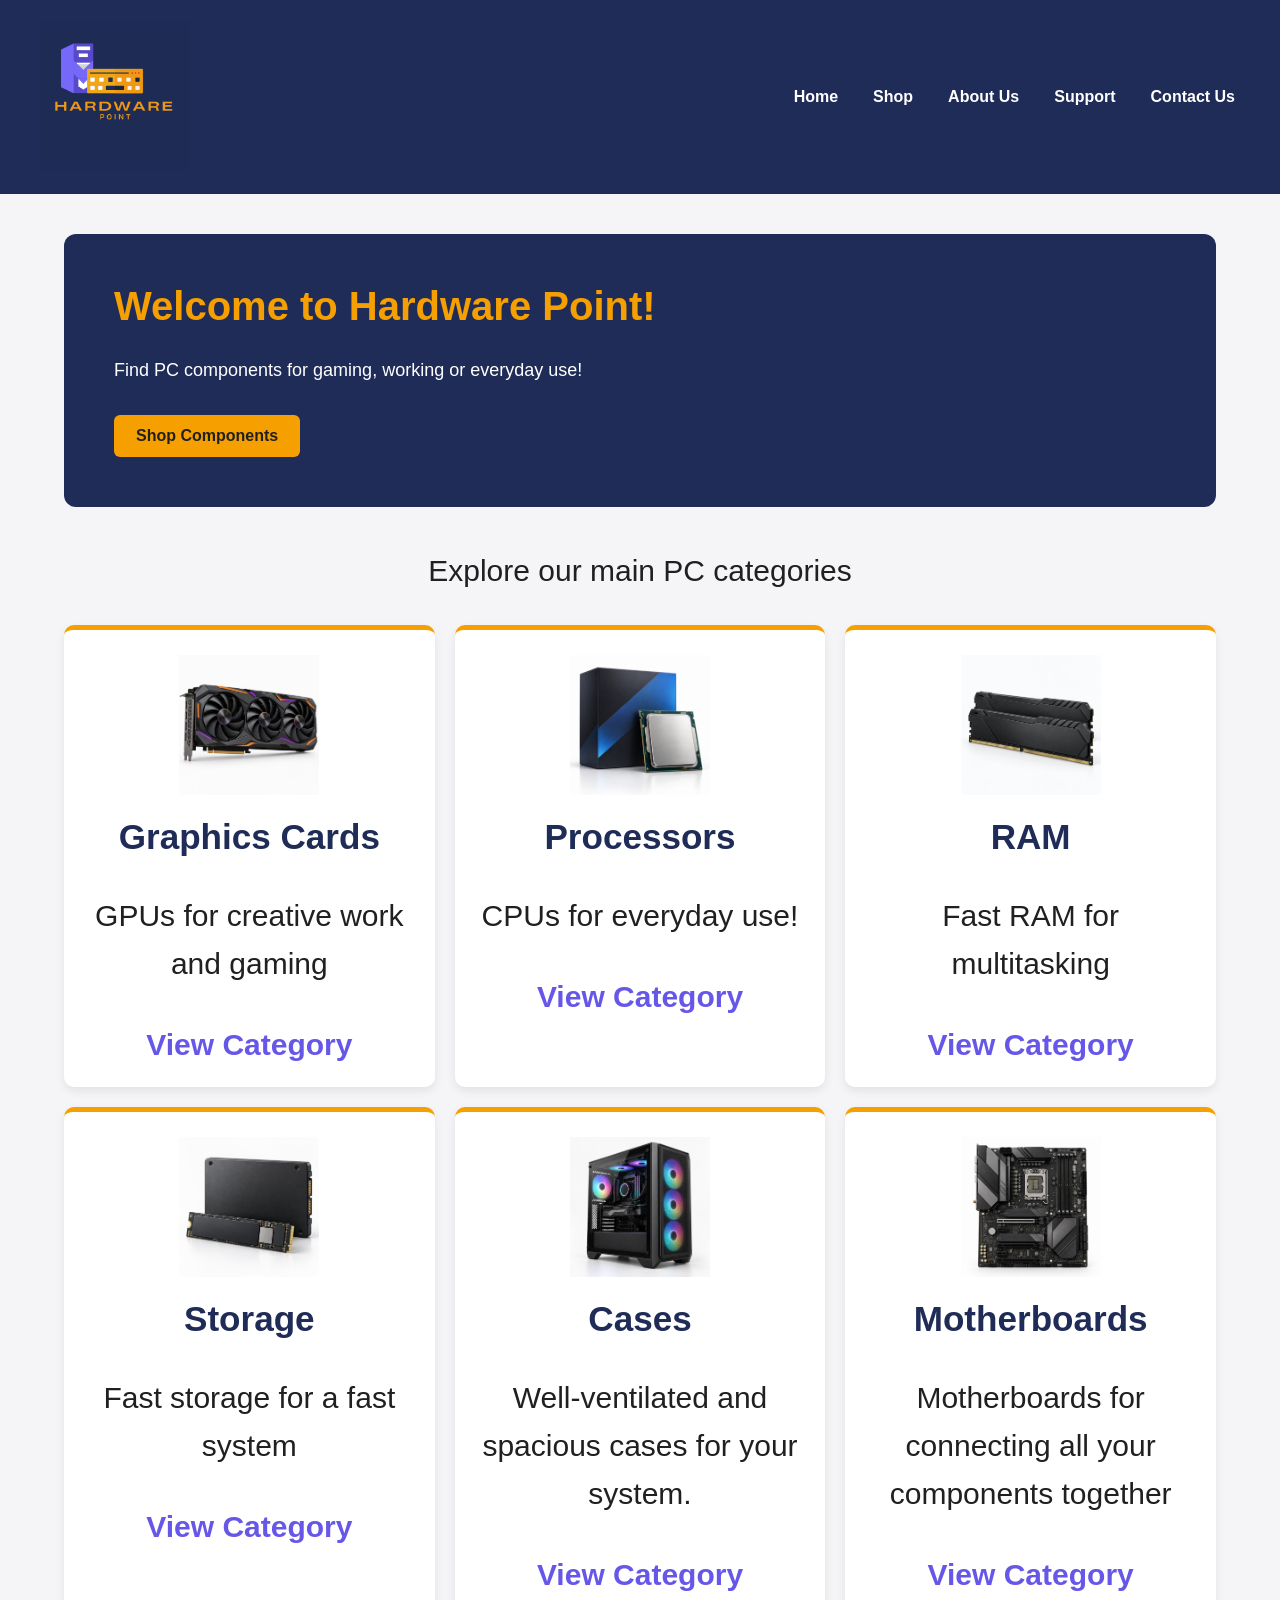
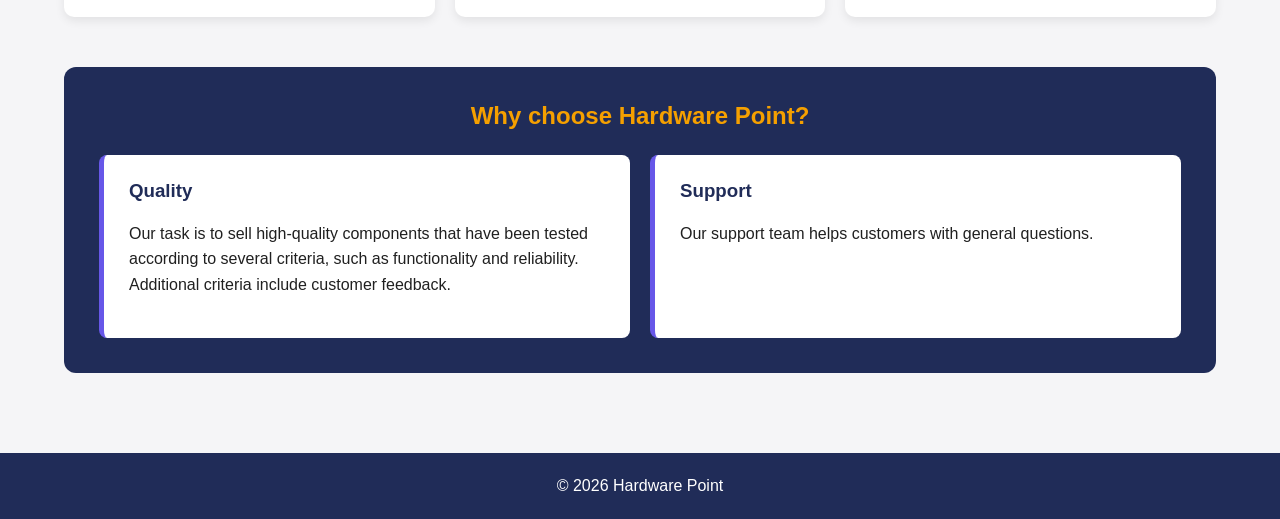
==== index.html @ 0e0945a9 "Add files via upload" ====
<!DOCTYPE html>
<html lang="en">

<head>
    <meta charset="UTF-8">
    <meta name="viewport" content="width=device-width, initial-scale=1.0">
    <title>Hardware Point</title>

<link rel="stylesheet" href="style.css">

</head>

<body>
    <header>
        <div class="logo">
            <a href="index.html">
            <img src="images/logo.png" alt="Hardware Point" width="150"> 
        </a>

</div>
    <nav>
        <a href="index.html">Home</a>
        <a href="components.html">Shop</a>
        <a href="about.html">About Us</a>
        <a href="support.html">Support</a>
        <a href="contact.html">Contact Us</a>
    </nav>
</header>
    <main>
     <div class="main-context">
        <h1>Welcome to Hardware Point!</h1>
        <p>Find PC components for gaming, working or everyday use!</p>
        <a href="components.html">Shop Components</a>
        
     </div>

     <section class="context-categories">
        <p>Explore our main PC categories</p>
     
        
    <div class="products">
        

        <div class="products-card">
            <img src="images/gpu.png" alt="Graphics Card">    
            <h3>Graphics Cards</h3>
            <p>GPUs for creative work and gaming</p>
            <a href="components.html"> View Category</a>
        </div>

        <div class="products-card">
            <img src="images/cpu.png" alt="Processors">
            <h3>Processors</h3>
            <p>CPUs for everyday use!</p>
            <a href="components.html"> View Category</a>

        </div>
        
        <div class="products-card">
            <img src="images/ram.png" alt="RAM">
            <h3>RAM</h3>
            <p>Fast RAM for multitasking</p>
            <a href="components.html"> View Category</a>
        </div>

        <div class="products-card">
            <img src="images/disk.png" alt="Storage">
            <h3>Storage</h3>
            <p>Fast storage for a fast system </p>
            <a href="components.html"> View Category</a>
        </div>

        <div class="products-card">
            <img src="images/case.png" alt="Cases">
            <h3>Cases</h3>
            <p>Well-ventilated and spacious cases for your system.</p>
            <a href="components.html"> View Category</a>
        </div>

        <div class="products-card">
            <img src="images/motherboard.png" alt="Motherboards">
            <h3>Motherboards</h3>
            <p>Motherboards for connecting all your components together</p>
            <a href="components.html"> View Category</a>
        </div>
    </div>
    </section>
     

     <div class="why-hardware-point">
     <h2>Why choose Hardware Point? </h2>
        <div class="why-grid">
            <div>
                <h3>Quality</h3>
                <p>Our task is to sell high-quality components that have been tested according to several criteria, such as functionality and reliability. Additional criteria include customer feedback.</p>
            </div>

            <div>
                <h3>Support</h3>
                <p>Our support team helps customers with general questions.</p>
            </div>
        
        </div>
        
    </div>
    
    </main>
<footer>
    <p>© 2026 Hardware Point</p>
</footer>
</body>
</html>
---- style.css ----
/*MAIN PAGE*/
* {
    box-sizing: border-box;
}
body {
    margin: 0;
    font-family: Arial, Helvetica, sans-serif;
    background-color: #f5f5f7;
    color: #202020;
    min-height: 100vh;
    display: flex;
    flex-direction: column;
}
  /*HEADER*/
  header {
    background-color: #202c58;
    padding: 20px 40px;
    display: flex;
    align-items: center;
    justify-content: space-between;
  }
  .logo img {
    width: 150px;
  }
      /*NAVIGATION*/
       nav {
        display: flex;
        gap: 25px;
  }
  nav a {
    color: white;
    text-decoration: none;
    font-weight: bold;
    padding: 8px 5px;
  }
  nav a:hover {
    color: #f5a000;
  }
/*MAIN*/
main {
    width: 90%;
    max-width: 1200px;
    margin: 40px auto;
    flex: 1;
}
h1,
h2,
h3 {
    color: #202c58;
}
p {
    line-height: 1.6;
}
  /*footer*/

footer {
    background-color: #202c58;
    color: white;
    padding: 20px 40px;
    margin-top: 40px;
    text-align: center;
}
footer p {
    margin: 0;
}
  /*MAIN PAGE*/

.main-context {
    background-color: #202c58;
    color: white;
    padding: 50px;
    border-radius: 12px;
    margin-bottom: 40px;
}
.main-context h1 {
    color: #f5a000;
    font-size: 40px;
    margin-top: 0;
}
.main-context p {
    font-size: 18px;
    margin-bottom: 30px;
}

.main-context a {
    display: inline-block;
    background-color: #f5a000;
    color: #202020;
    padding: 12px 22px;
    text-decoration: none;
    font-weight: bold;
    border-radius: 6px;
}
.main-context a:hover {
    background-color: #6757e8;
    color: white;
}
.context-categories {
    text-align: center;
    font-size: 30px;
    margin-bottom: 10px;
}
.products {
    display: grid;
    grid-template-columns: repeat(3,1fr);
    gap: 20px;
    margin-bottom: 50px;
}
.products-card {
    background-color: white;
    padding: 25px;
    border-radius: 10px;
    border-top: 5px solid #f5a000;
    box-shadow: 0 4px 10px rgba(0, 0, 0, 0.08);
}
.products-card img{
    width: 100%;
    height: 140px;
    object-fit: contain;
    margin-bottom: 15px;
}
.products-card h3 {
    margin-top: 0;
    color: #202c58;
}
.products-card a {
    display:inline-block;
    margin-top: 10px;
    color: #6757e8;
    text-decoration: none;
    font-weight: bold;
}
.products-card a:hover {
    color: #f5a000;
}
  /*why HP*/
.why-hardware-point {
    background-color: #202c58;
    padding: 35px;
    border-radius: 12px;
    color: white;
}
.why-hardware-point h2 {
    color: #f5a000;
    text-align: center;
    margin-top: 0;
    margin-bottom: 25px;
}
.why-grid {
    display: grid;
    grid-template-columns: repeat(2,1fr);
    gap: 20px
}
.why-grid div {
    background-color: white;
    color: #202020;
    padding: 25px;
    border-radius: 8px;
    border-left: 5px solid #6757e8;
}
.why-grid h3 {
    margin-top: 0;
    color: #202c58;
}
 /*COMPONENTS PAGE*/
 .component-page main {
    width: 90%;
    max-width: 1200px;
    margin:  40px auto;
 }
 .our-components {
    background-color: #202c58;
    color: white;
    padding: 35px;
    margin-bottom: 25px;
    border-radius: 10px;
 }
 .our-components h1 {
    color: #f5a000;
    margin-top: 0;
 }
 .component-link {
    text-decoration: none;
    color: inherit;
    display: block;
 }
 .component-box {
    background-color: white;
    padding: 25px;
    margin-bottom: 20px;
    border-left: 5px solid #f5a000;
    border-radius: 8px;
    box-shadow: 0 3px 8px rgba(0, 0, 0, 0.06);
    display: flex;
    align-items: center;
    gap: 25px;
 }
  .component-box:hover {
    transform: translateY(-3px);
    box-shadow: 0 6px 15px rgba(0, 0, 0, 0.12);
}
.component-box span {
    color: #6757e8;
    font-weight:bold;
}

 .component-box h2 {
    color: #202c58;
    margin-top: 0;
 }
 .component-info {
    flex: 1;
 }
 .product-price {
    color: #f5a000;
    font-size: 24px;
    font-weight: bold;
    margin: 12px 0 0;
 }

 .component-box img {
    width: 160px;
    height: 120px;
    object-fit: contain;
 }
  /*ABOUT PAGE*/
  .about-page main > div {
    background-color: white;
    padding: 30px;
    margin-bottom: 20px;
    border-radius: 10px;
    border-left: 5px solid #6757e8;
  }
  .about-page main > div:first-child {
    background-color: #202c58;
    color: white;
    border-left: 5px solid #f5a000;
  }
  .about-page main > div:first-child h1 {
    color: #f5a000;
    margin-top: 0;
  }
  .about-page h2 {
    color: #202c58;
    margin-top: 0;
  }
  .about-page ul {
    padding-left: 25px;
  }
  .about-page li {
    margin-bottom: 8px;
  }
   /*SUPPORT PAGE*/
   .supp-intro {
    background-color: #202c58;
    color: white;
    padding: 35px;
    border-radius: 10px;
    margin-bottom: 30px;
   }
   .supp-intro h1,
   .supp-intro h2 {
    color: #f5a000;
    margin-top: 0;
   }
   .FAQ {
    margin-top: 30px;
   }
   .FAQ h2 {
    margin-bottom: 20px;
   }
   .FAQ details {
    background-color: #202c58;
    color: white;
    margin-bottom: 10px;
    border-left: 5px solid #f5a000;
    border-radius: 6px;
    overflow: hidden;
   }
   .FAQ summary {
    padding: 20px;
    font-size: 17px;
    font-weight: bold;
    cursor: pointer;
    list-style: none;
   }
   .FAQ summary:hover {
    background-color: #6757e8;
   }
   .FAQ details p {
    background-color: white;
    color: #202020;
    margin: 0;
    padding: 20px;
    border-top: 2px solid #f5a000;
   }
   .FAQ details a {
    font-weight: bold;
    text-decoration: none;
   }
   .FAQ details a:hover {
    color: #f5a000;
   }
    /*CONTACT PAGE*/
    .contact-page main > div {
        background-color: white;
        padding: 30px;
        margin-bottom: 25px;
        border-radius: 10px;
        border-left: 5px solid #f5a000;
    }
    .contact-page h1,
    .contact-page h2 {
        margin-top: 0;
    }
    form {
        margin-top: 20px;
    }
    label {
        font-weight: bold;
        color: #202c58;
    }
    input,
    textarea {
        width: 100%;
        padding: 12px;
        margin-top: 6px;
        border: 1px solid #cccccc;
        border-radius: 6px;
        font-family: Arial, Helvetica, sans-serif;
        font-size: 16px;
    }
    textarea {
        min-height: 140px;
        resize: vertical;
    }
    input:focus,
    textarea:focus {
        outline: 2px solid #6757e8;
        border-color: #6757e8;
    }

    button {
        background-color: #f5a000;
        color: #202020;
        border: none;
        padding: 12px 22px;
        border-radius: 6px;
        font-size: 16px;
        font-weight: bold;
        cursor: pointer;
    }
    button:hover {
        background-color: #6757e8;
        color: white;
    }
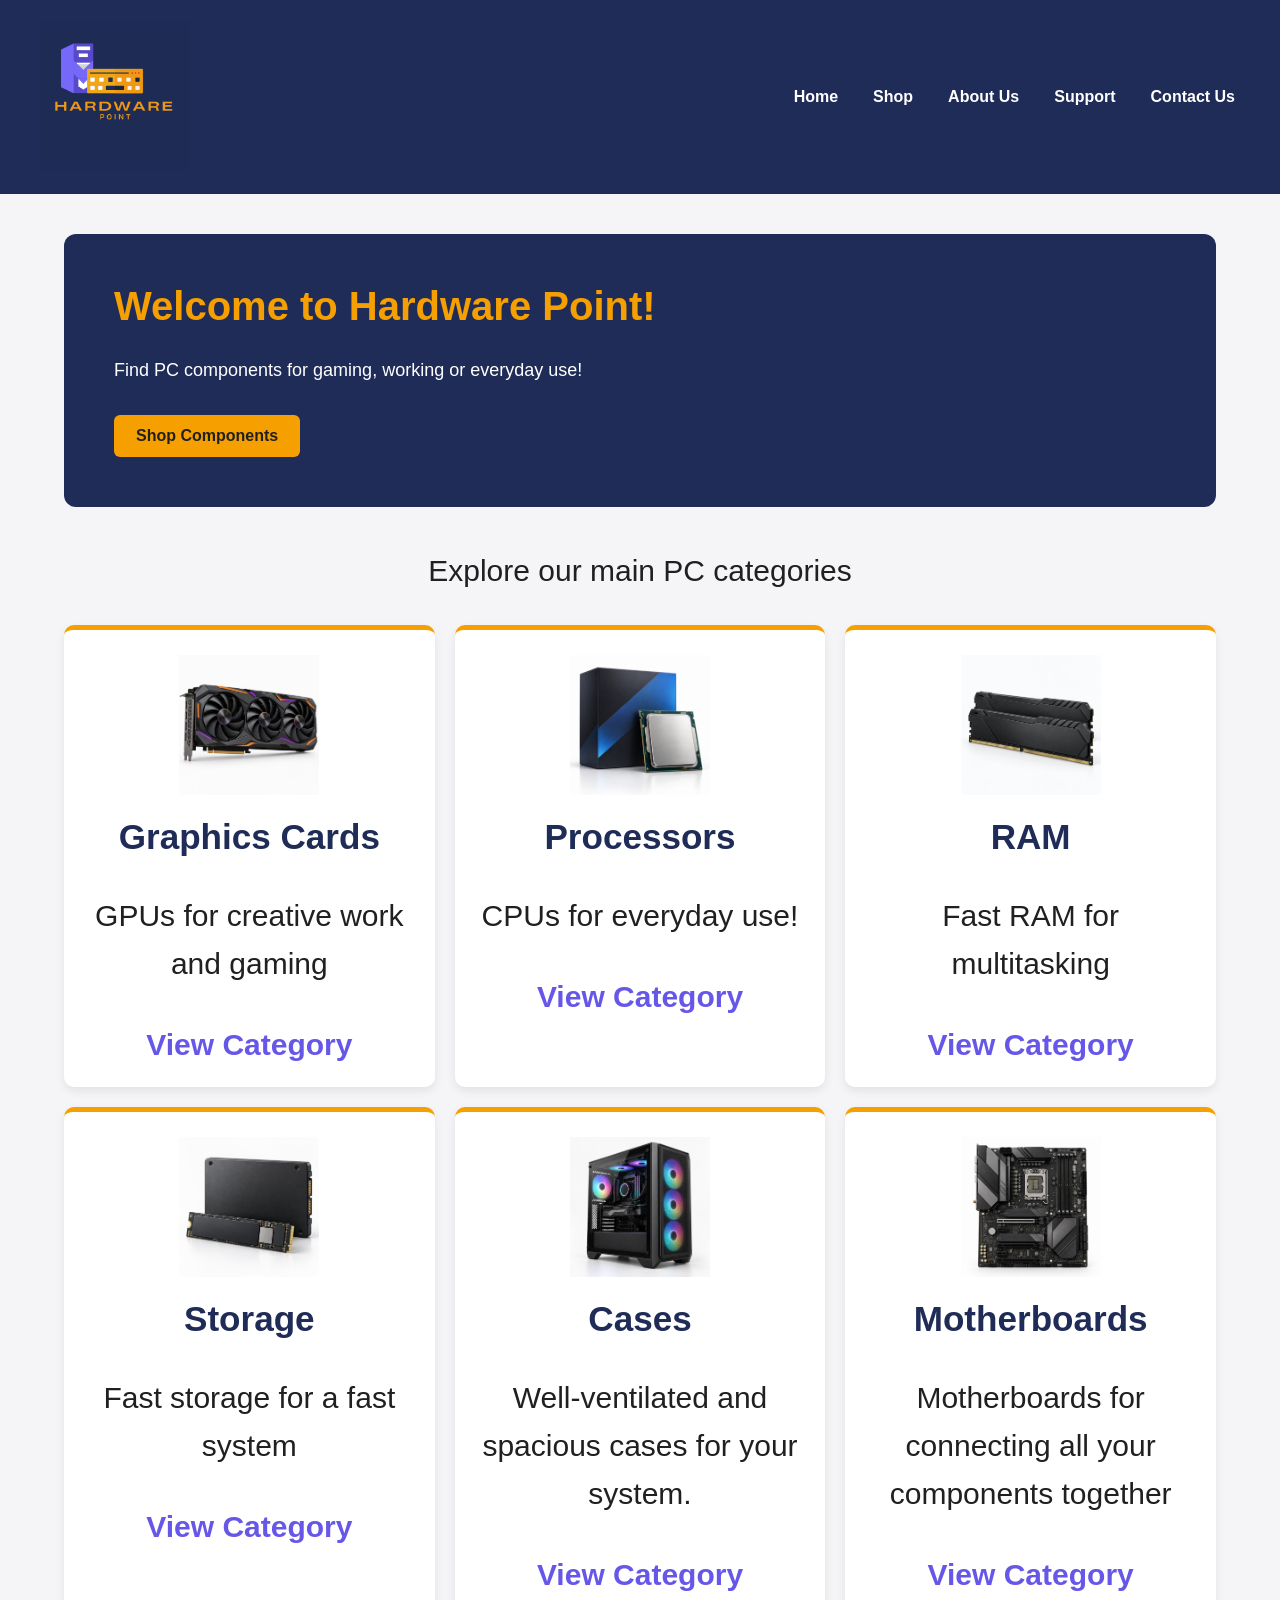
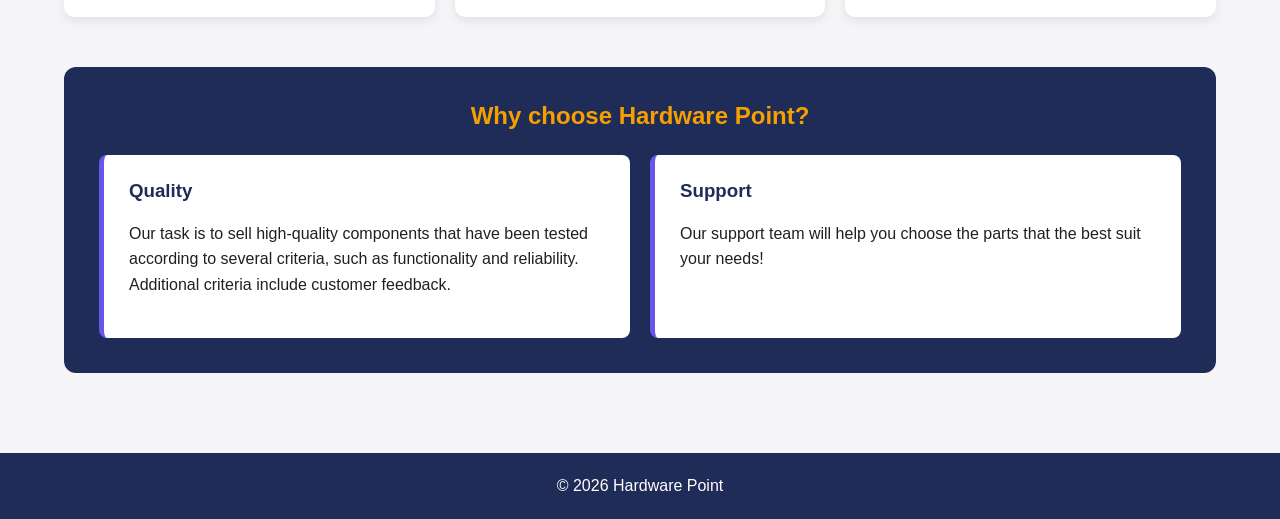
==== commit 108b8d50: "Update index.html" ====
--- a/index.html
+++ b/index.html
@@ -97,7 +97,7 @@
 
             <div>
                 <h3>Support</h3>
-                <p>Our support team helps customers with general questions.</p>
+                <p>Our support team will help you choose the parts that the best suit your needs!</p>
             </div>
         
         </div>
@@ -109,4 +109,4 @@
     <p>© 2026 Hardware Point</p>
 </footer>
 </body>
-</html>+</html>
--- a/style.css
+++ b/style.css
@@ -353,4 +353,64 @@
     button:hover {
         background-color: #6757e8;
         color: white;
-    }+    }
+/*MOBILEPAGE*/
+@media (max-width: 768px) {
+    body {
+        overflow-x: hidden;
+    }
+    header {
+        flex-direction: column;
+        padding: 20px;
+        gap: 20px;
+    }
+    .logo img {
+        width: 120px;
+    }
+    nav {
+        width: 100%;
+        display: flex;
+        flex-wrap: wrap;
+        justify-content: center;
+        gap: 15px;
+    }
+    nav a {
+        font-size: 14px;
+    }
+    main {
+        width: 100%;
+        padding: 20px;
+        box-sizing: border-box;
+    }
+    .main-content {
+        width: 100%;
+        box-sizing: boreder-box;
+    }
+    .main-context h1 {
+        font-size: 36px;
+    }
+    .context-categories {
+        text-align: center;
+    }
+    .products {
+        grid-template-columns: 1fr;
+        gap: 20px;
+    }
+    .rpoducts-card {
+        width: 100%;
+        box-sizing: border-box;
+    }
+    .products-card img {
+        height: 160px;
+    }
+    .component-box {
+        flex-direction: column;
+        align-items: flex-start;
+    }
+    .component-box img {
+        width: 100%;
+        max-width: 260px;
+        height: 180px;
+        object-fit: contain;
+    }
+}
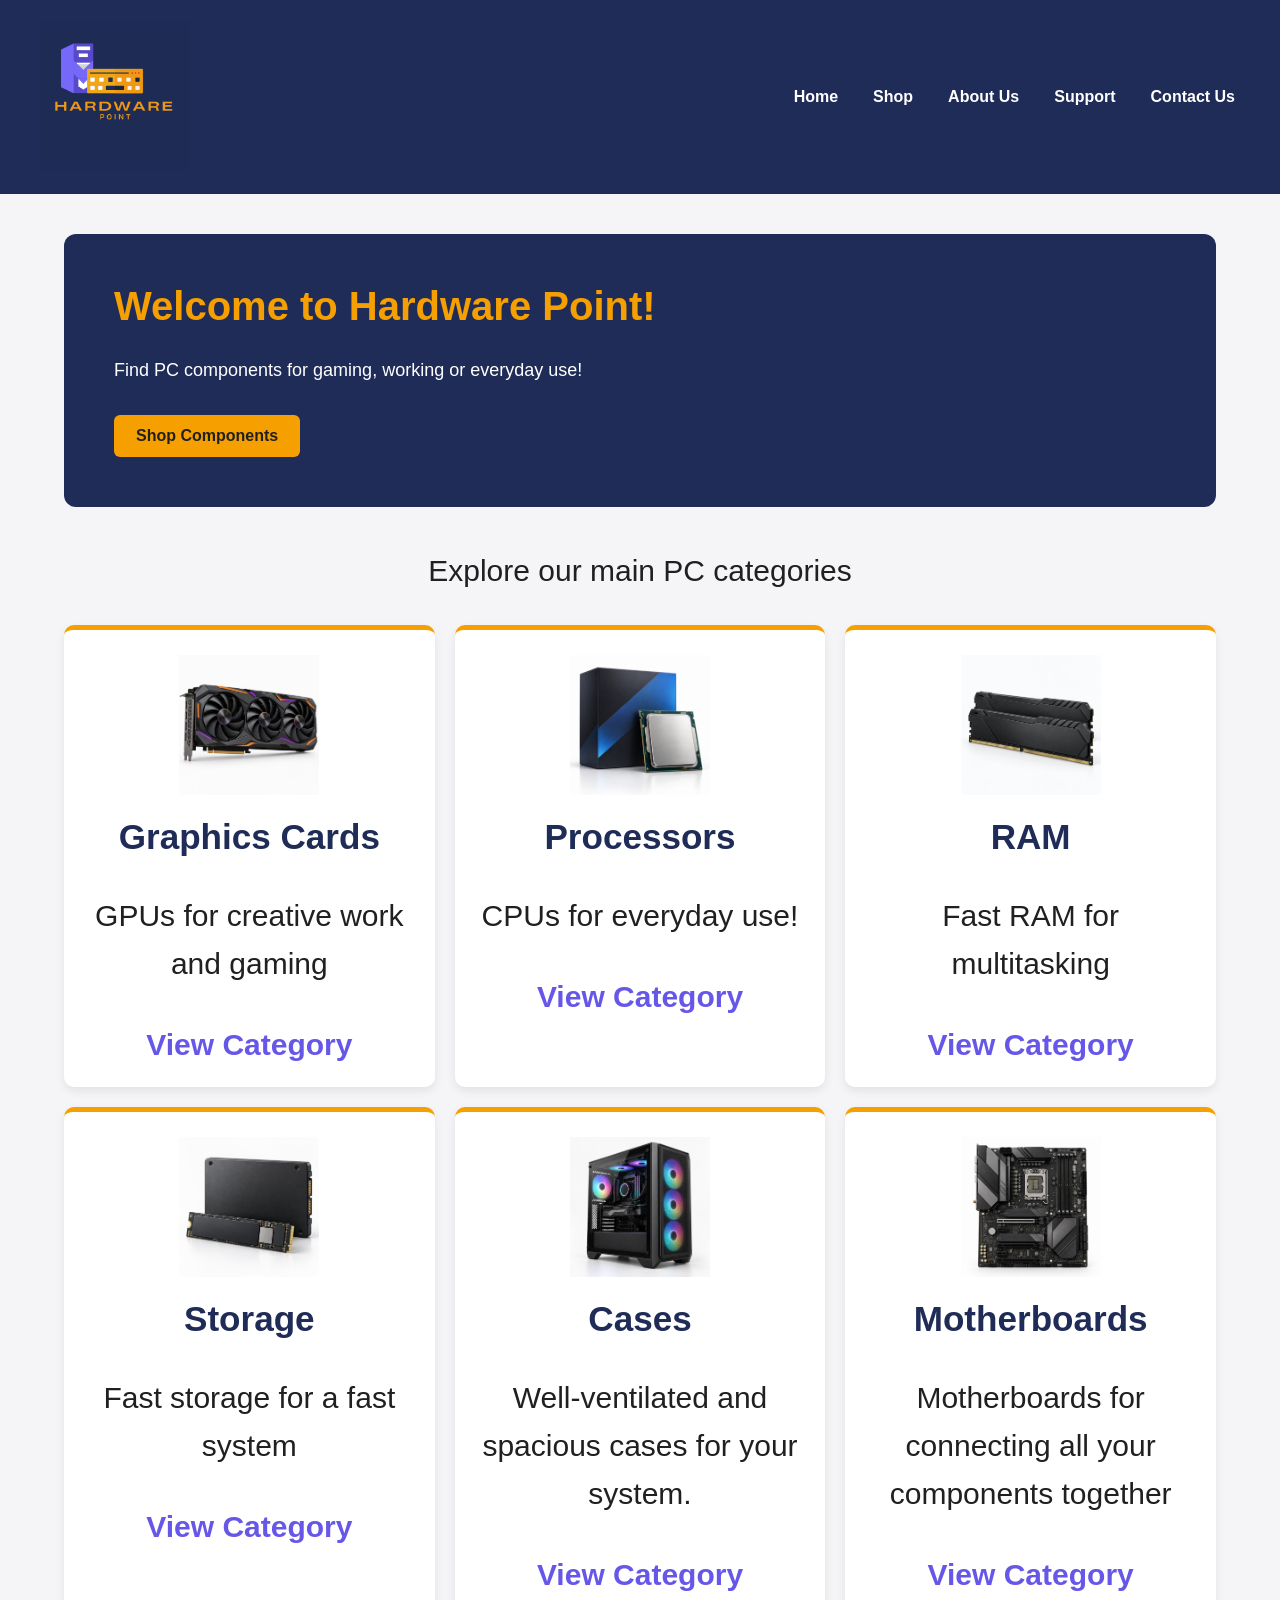
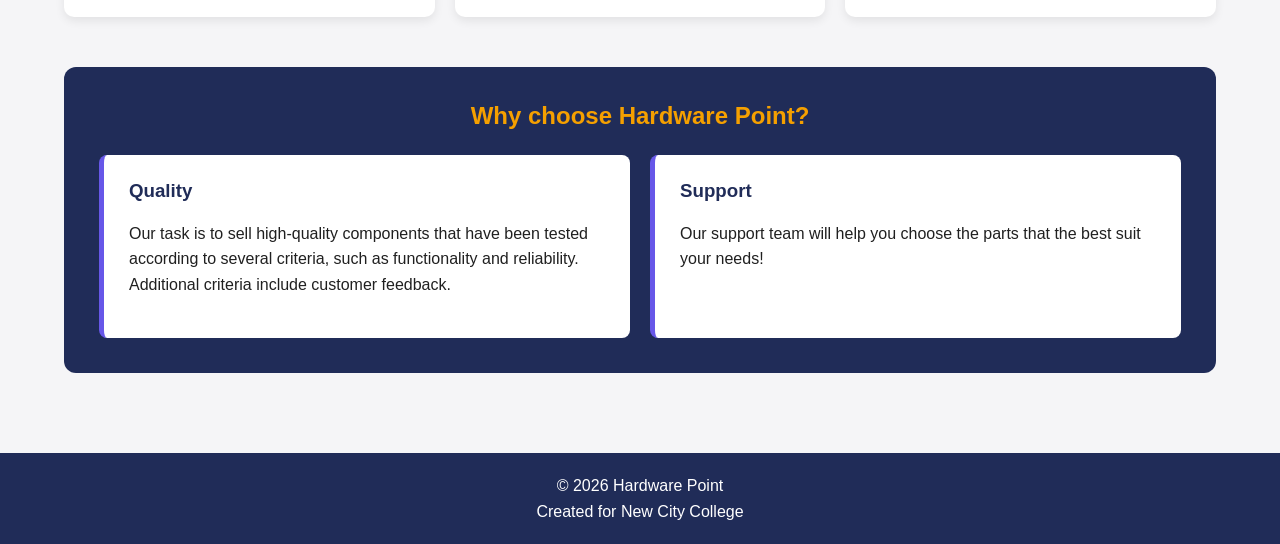
==== commit a8d9d587: "Update index.html" ====
--- a/index.html
+++ b/index.html
@@ -107,6 +107,11 @@
     </main>
 <footer>
     <p>© 2026 Hardware Point</p>
+    <p>Created for New City College</p>
+    <a href="https://www.instagram.com/newcitycollegegroup/>
+        <img src="images/insta.png" alt="Instagram">
+    </a>
+    
 </footer>
 </body>
 </html>
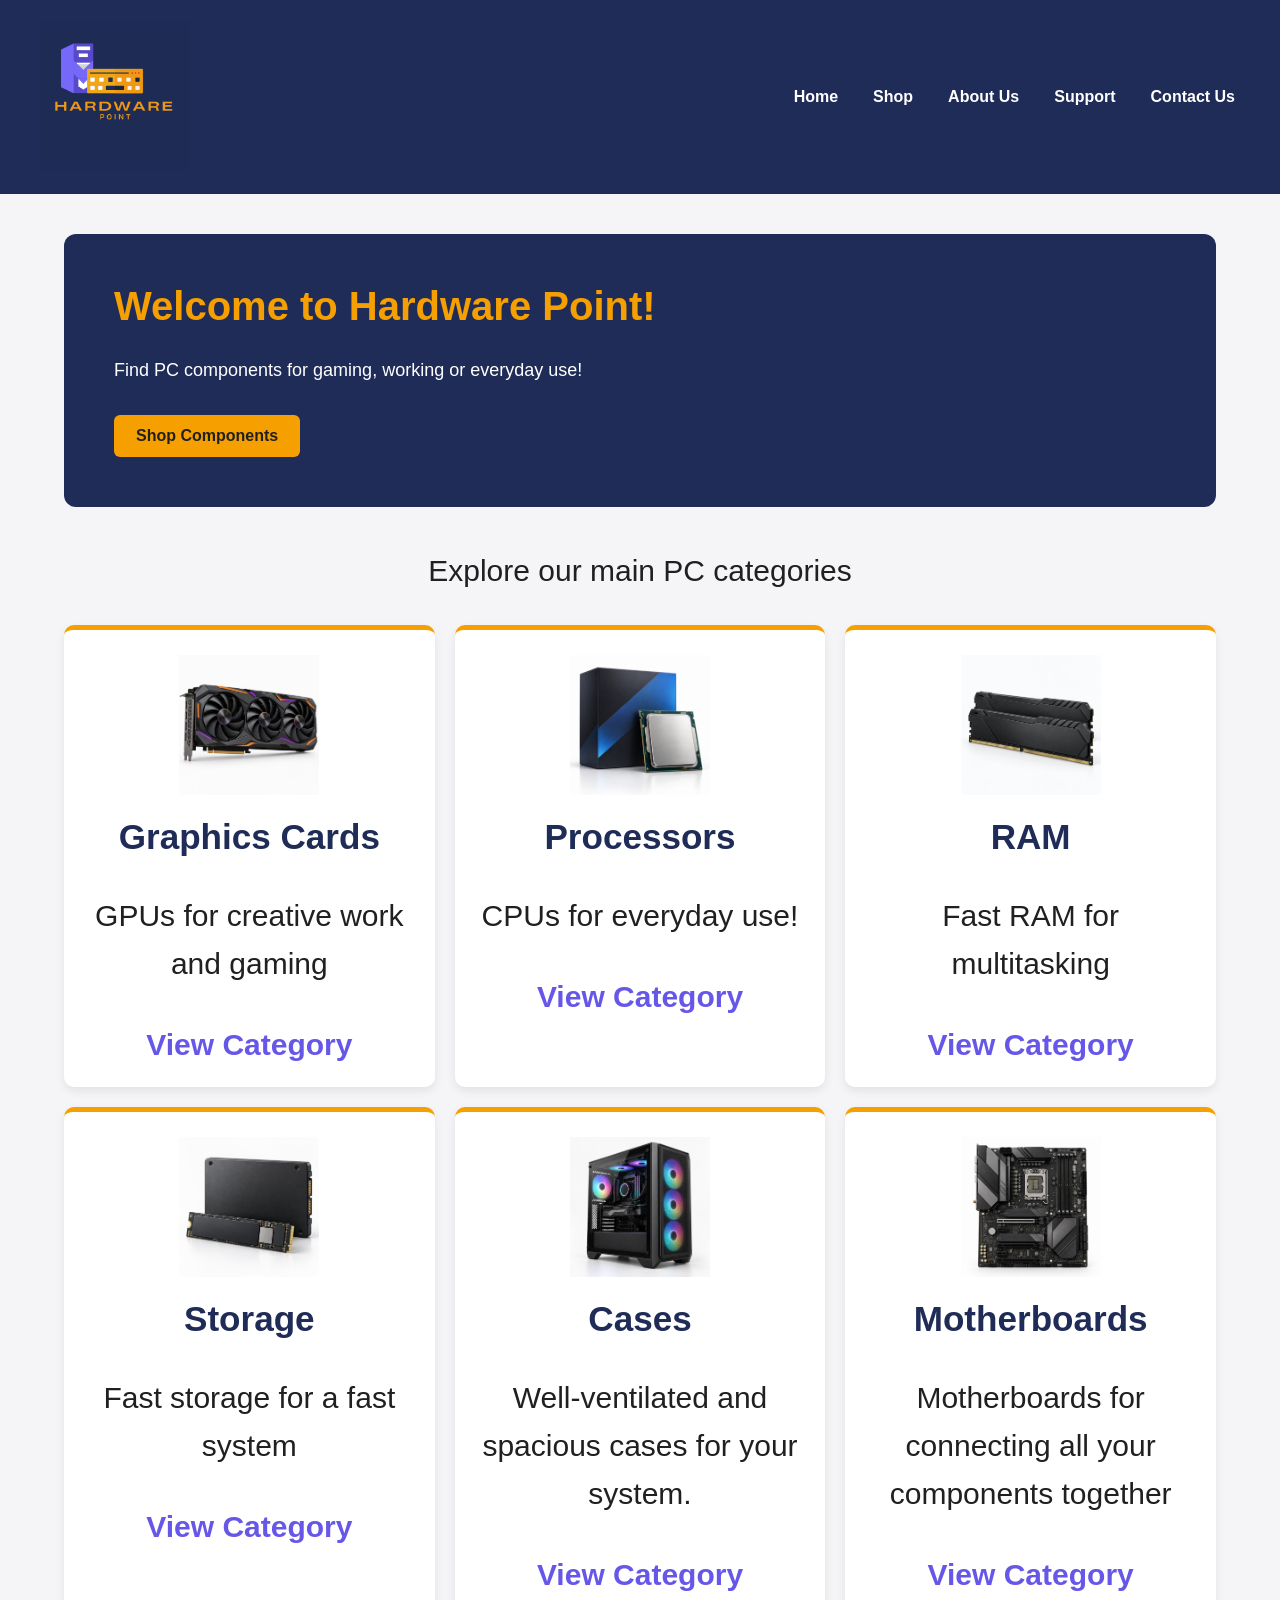
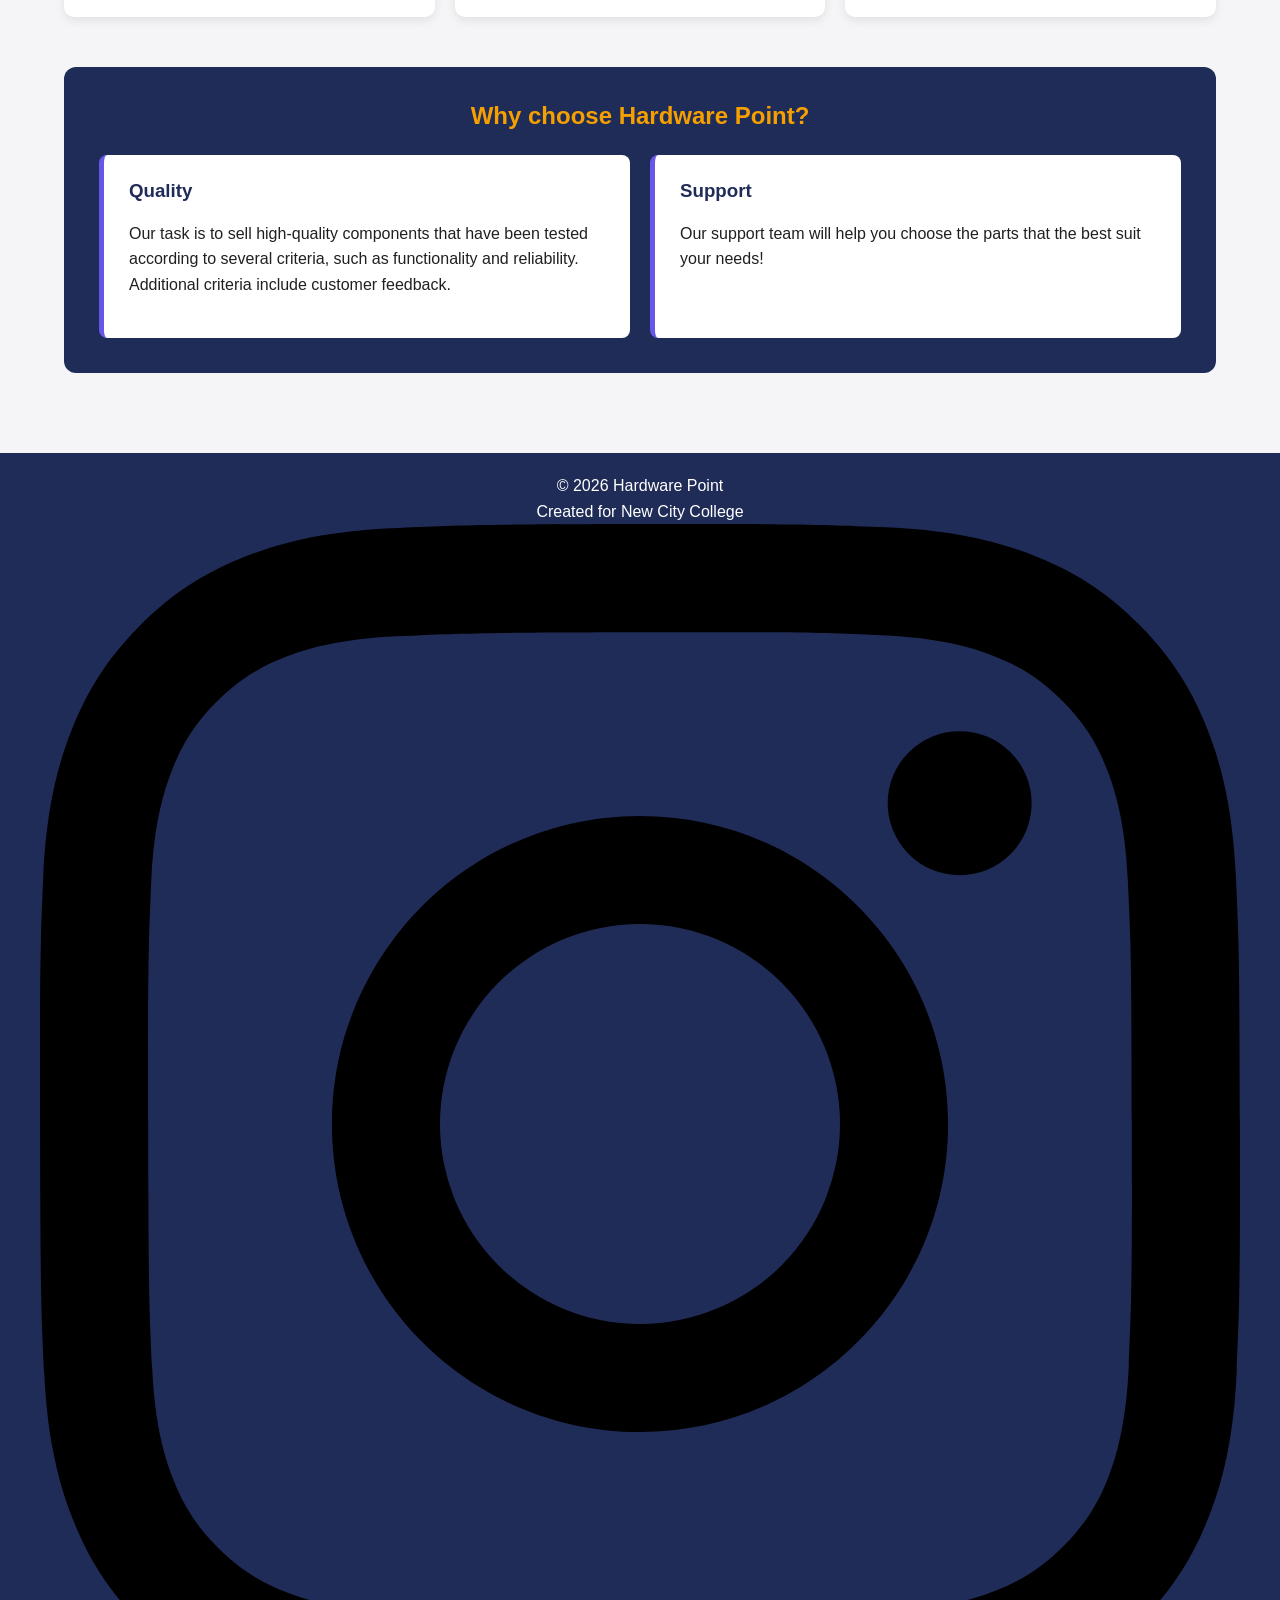
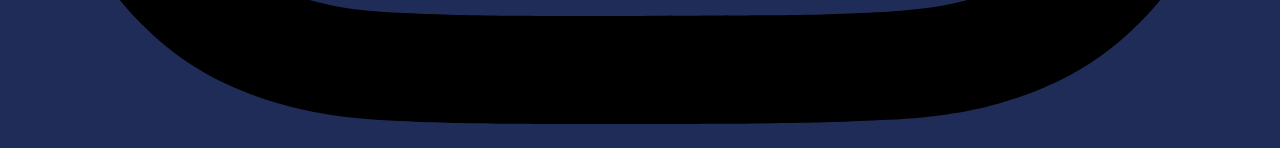
==== commit ef99cc0c: "Update index.html" ====
--- a/index.html
+++ b/index.html
@@ -108,8 +108,8 @@
 <footer>
     <p>© 2026 Hardware Point</p>
     <p>Created for New City College</p>
-    <a href="https://www.instagram.com/newcitycollegegroup/>
-        <img src="images/insta.png" alt="Instagram">
+    <a href="https://www.instagram.com/newcitycollegegroup/">
+        <img src="images/instagram.svg" alt="Instagram">
     </a>
     
 </footer>
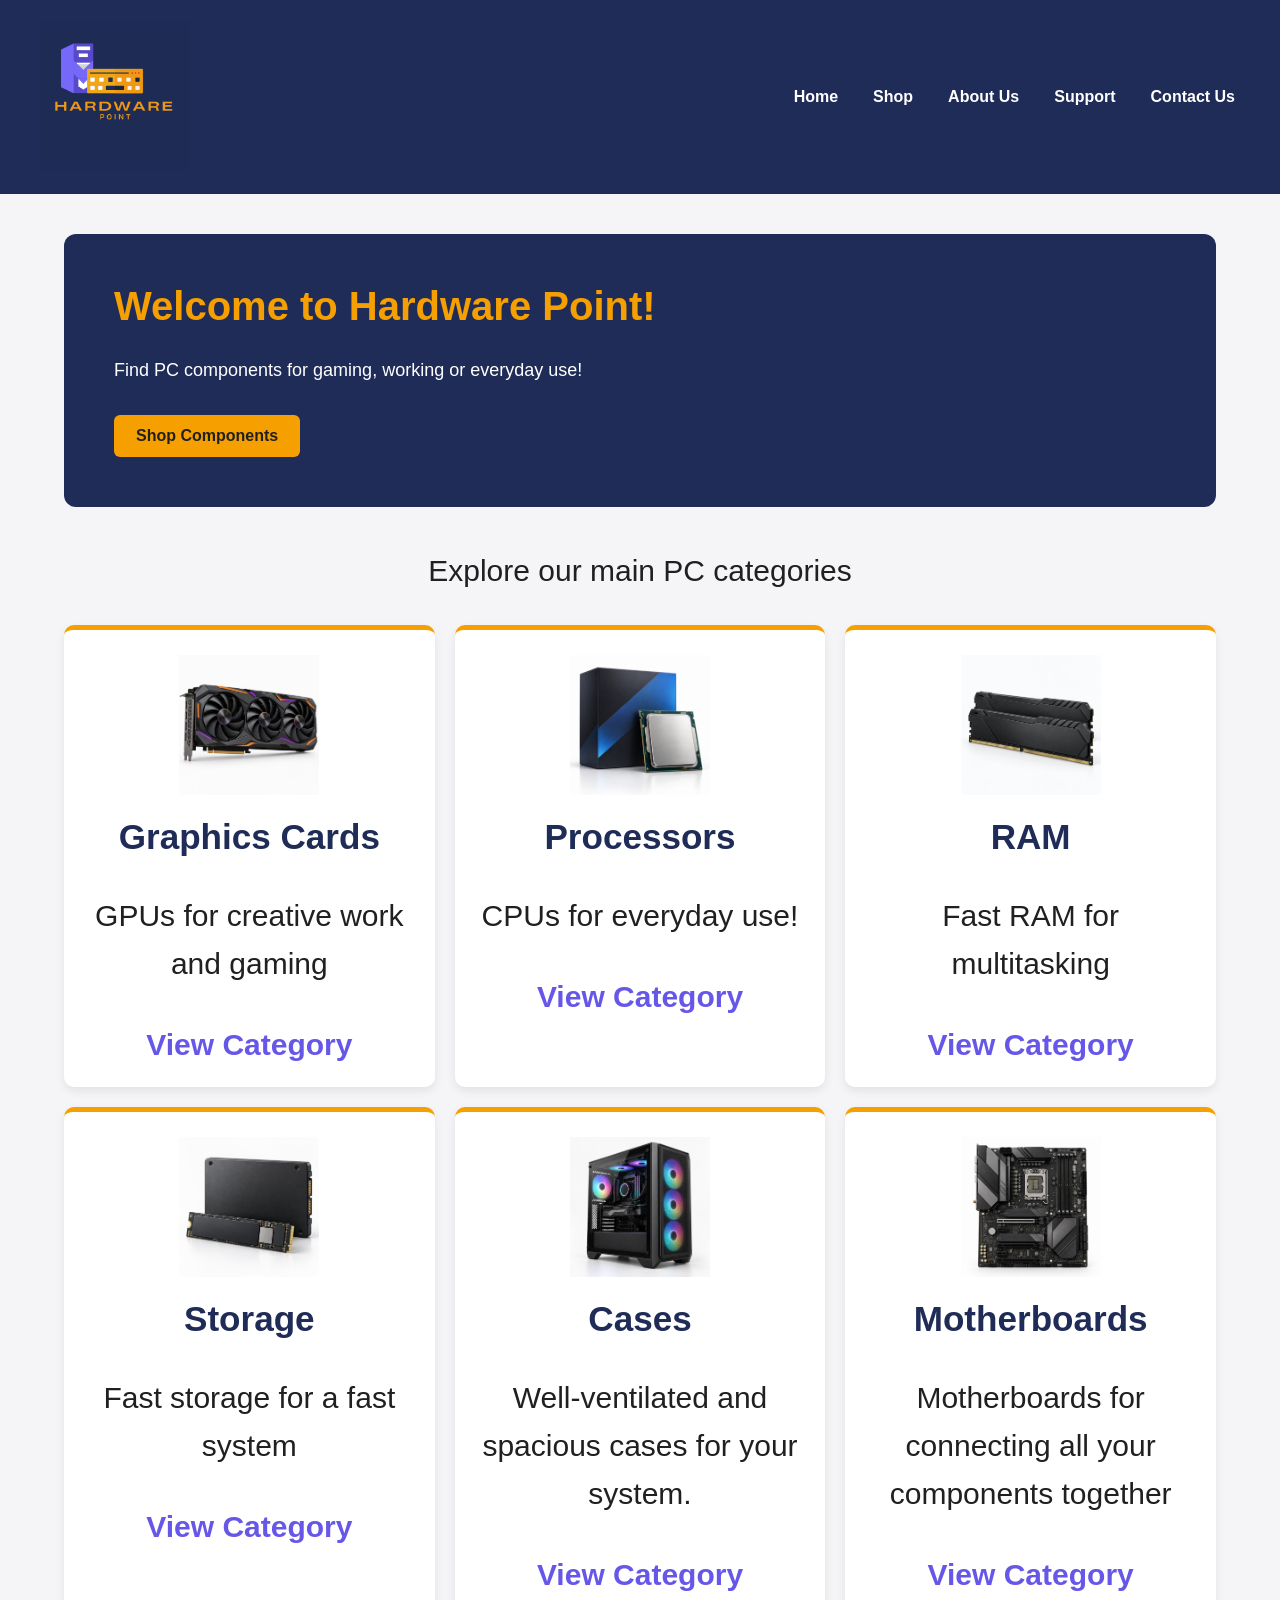
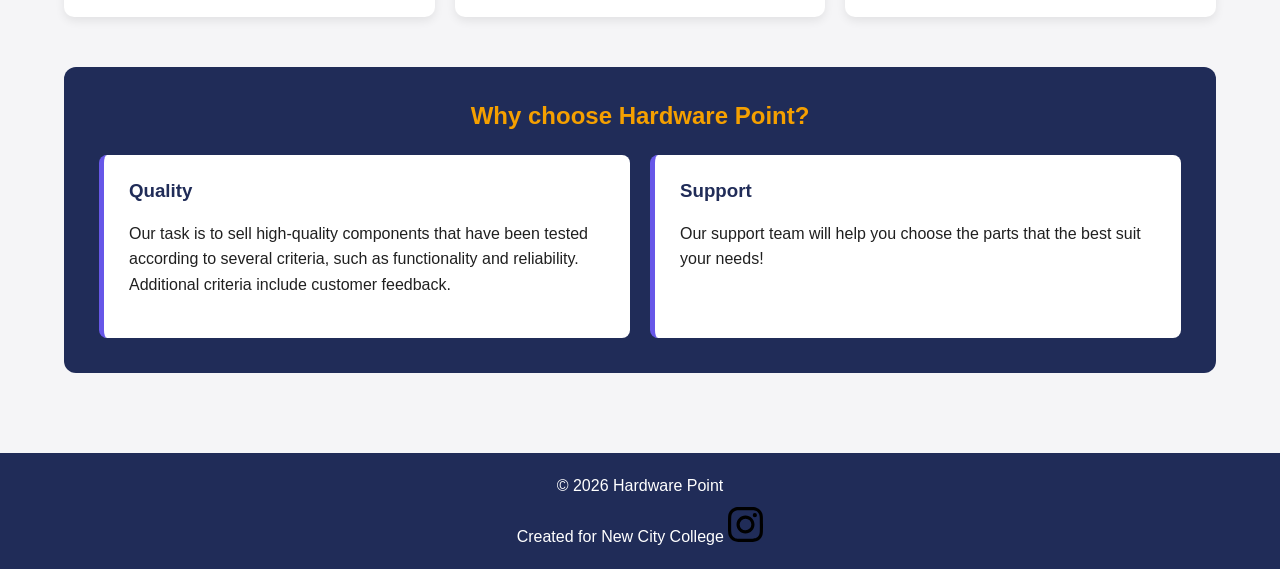
==== commit 40ad47d8: "Update index.html" ====
--- a/index.html
+++ b/index.html
@@ -107,10 +107,11 @@
     </main>
 <footer>
     <p>© 2026 Hardware Point</p>
-    <p>Created for New City College</p>
+    <p>Created for New City College
     <a href="https://www.instagram.com/newcitycollegegroup/">
         <img src="images/instagram.svg" alt="Instagram">
     </a>
+    </p>
     
 </footer>
 </body>
--- a/style.css
+++ b/style.css
@@ -62,6 +62,11 @@
 }
 footer p {
     margin: 0;
+}
+footer img {
+    width: 35px;
+    height: 35px;
+    margin-top: 8px;
 }
   /*MAIN PAGE*/
 
